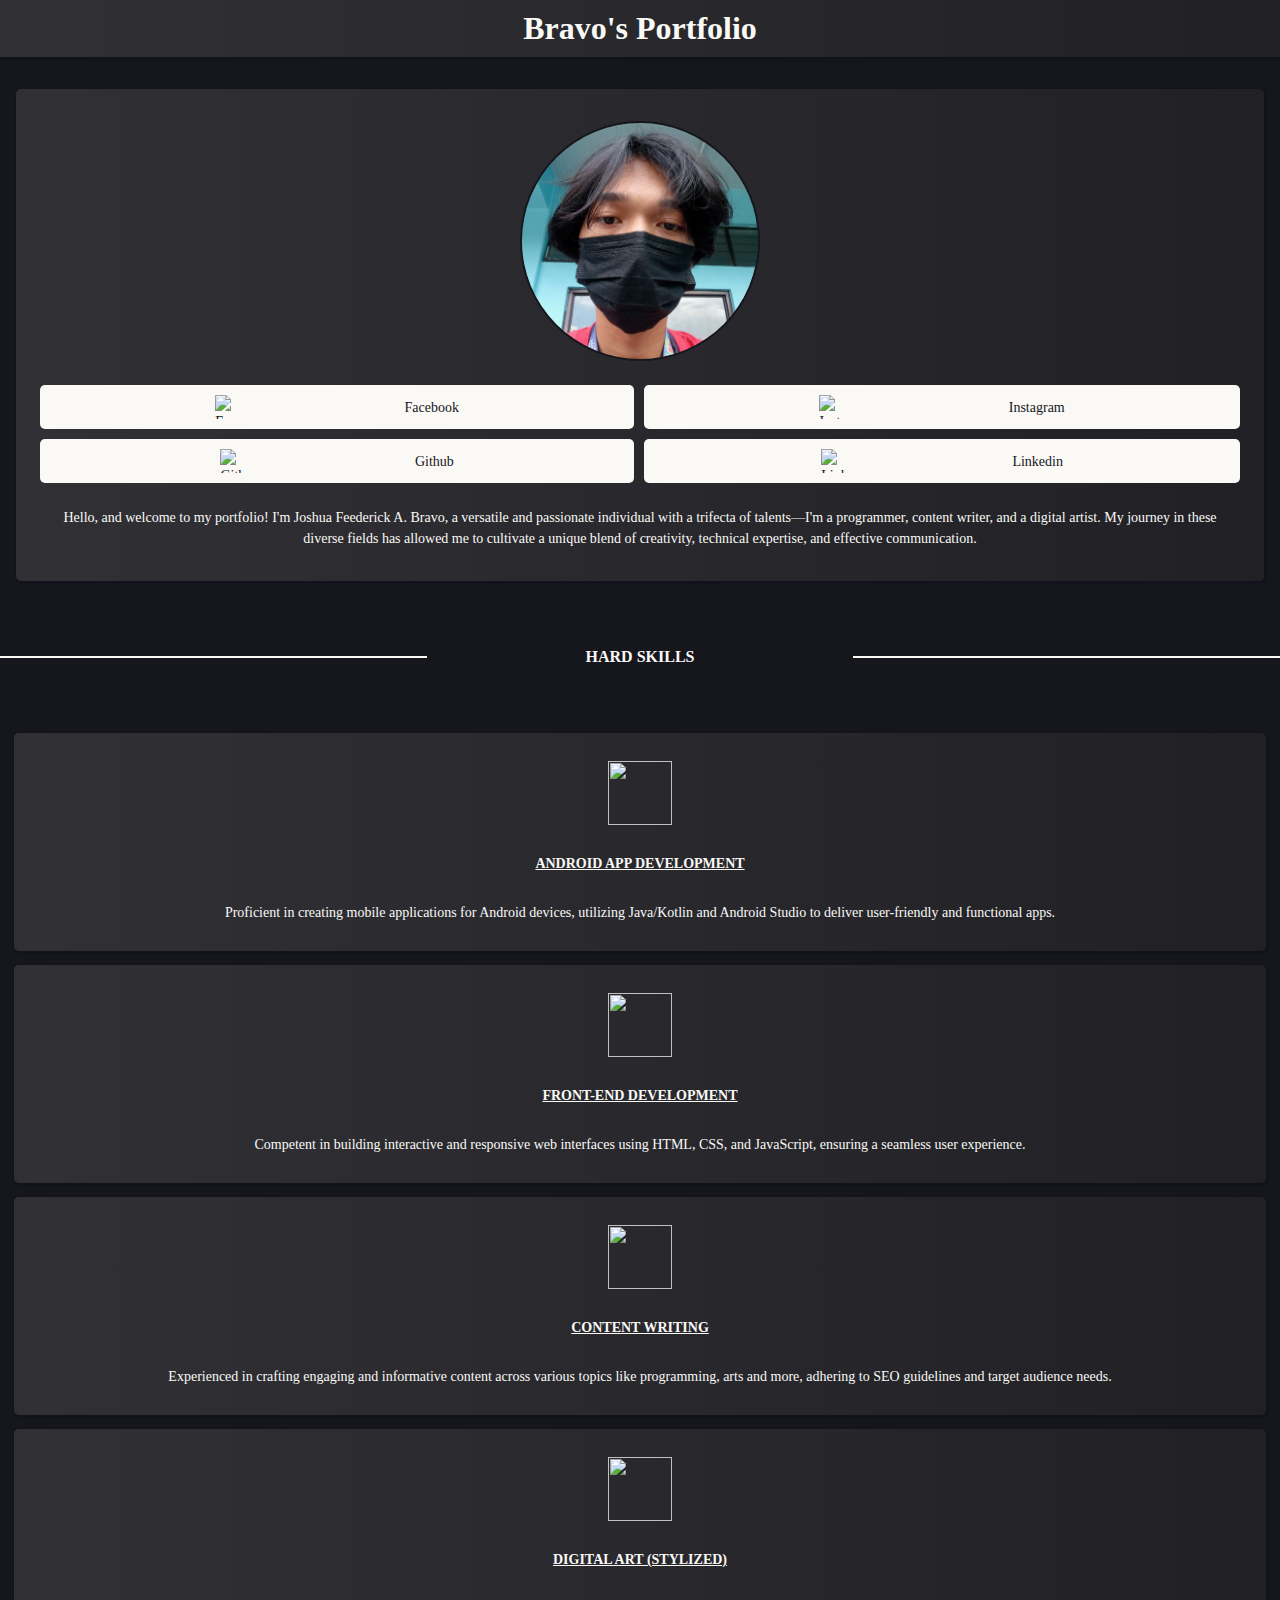
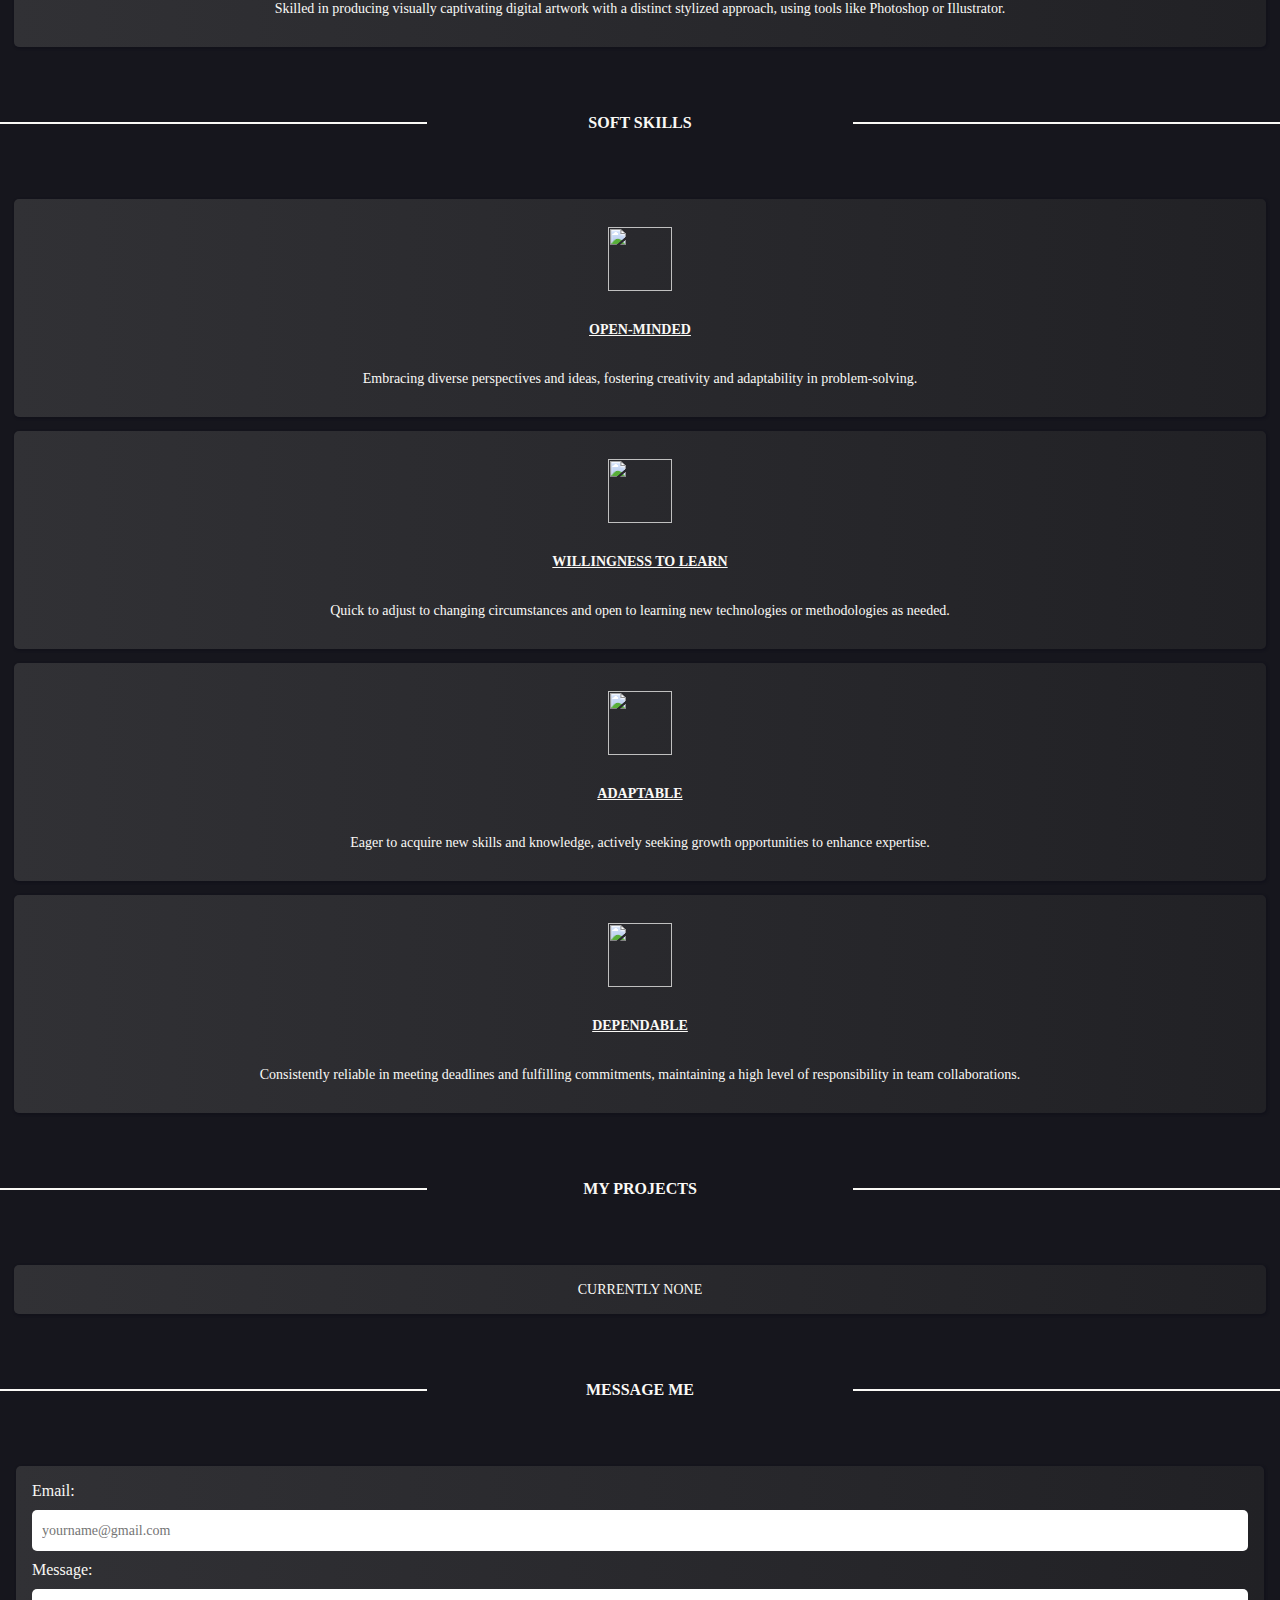
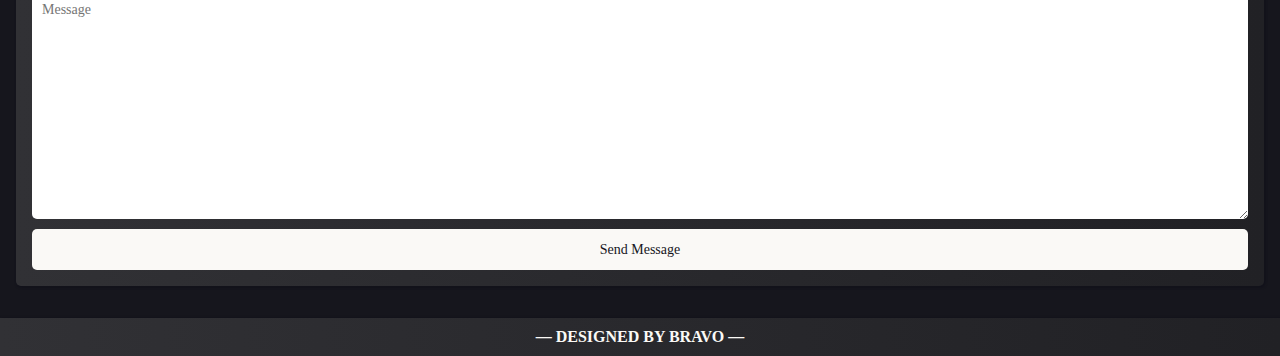
==== index.html @ 4240c867 "Add files via upload" ====
<!DOCTYPE html>
<html lang="en">
    <head>
        <meta charset="utf-8">
        <meta name="viewport" content="width=device-width, initial-scale=1">
        <meta name="description" content="">
        <meta name="keywords" content="">
        <style>
            @font-face{
                font-family: Bookman;
                font-display: swap;
                src: url(Bookman.otf);
            }
            *{
                font-family: Bookman;
                box-sizing: border-box;
                list-style: none;
                padding: 0;
                margin: 0;
            }
            a{
                text-decoration: none;
                color: #16161D;
            }
            img{
                width: 100%;
                height: auto;
            }
            body{
                background: #16161D;
                color: #FAF9F6;
            }
            header, footer{
                background: linear-gradient(to left, #212125, #313135);
                box-shadow: 1px 1px 2px 1px #12121B;
                text-align: center;
                padding: 10px;
            }
            main{
                margin: 2em 0em 2em 0em;
            }
            p, li{
                line-height: 1.5;
                font-size: 14px;
            }
            .my-profile{
                margin: 1em;
                border-radius: 5px;
                background: linear-gradient(to left, #212125, #313135);
                box-shadow: 1px 1px 2px 1px #12121B;
                padding: 1em;
            }
            .profile{
                margin: auto;
                width: 240px;
                height: 240px;
                overflow: hidden;
                border-radius: 50%;
                margin-bottom: 1em;
                margin-top: 1em;
                border: 2px double #16161D;
            }
            .profile img{
                margin-top: -50px;
            }
            .contacts{
                padding: .5em;
                display: grid;
                grid-template-columns: auto auto;
                text-align: center;
                gap: 10px;
            }
            .contacts li a{
                padding: 10px;
                border-radius: 5px;
                background: #FAF9F6;
                display: flex;
                justify-content: space-evenly;
                align-items: center;
                color: #16161D;
            }
            .contacts li img{
                display: block;
                height: 24px;
                width: 24px;
            }
            .about-me{
                padding: 1em;
            }
            .about-me p{
                text-align: center;
                line-height: 1.5;
            }
            .hard-skills img, .soft-skills img{
                display: block;
                width: 64px;
                height: 64px;
                margin: auto;
                margin-top: 1em;
                margin-bottom: 1em;
            }
            .hard-skills p, .soft-skills p{
                padding: 1em;
                text-align: center;
            }
            .hard-skills h4, .soft-skills h4{
                padding: 1em;
                text-align: center;
                text-decoration: underline;
                text-transform: uppercase;
            }
            .hard-skills ul li{
                margin: 1em;
                border-radius: 5px;
                background: linear-gradient(to left, #212125, #313135);
                box-shadow: 1px 1px 2px 1px #12121B;
                padding: 1em;
            }
            .soft-skills ul li{
                margin: 1em;
                border-radius: 5px;
                background: linear-gradient(to left, #212125, #313135);
                box-shadow: 1px 1px 2px 1px #12121B;
                padding: 1em;
            }
            .soft-skills ul li:hover, .hard-skills ul li:hover{
                transition: all .3s ease-in-out;
                background: #FAF9F6;
                color: #16161D;
            }
            .my-projects ul li{
                margin: 1em;
                border-radius: 5px;
                background: linear-gradient(to left, #212125, #313135);
                box-shadow: 1px 1px 2px 1px #12121B;
                padding: 1em;
            }
            .my-form{
                margin: 1em;
                border-radius: 5px;
                background: linear-gradient(to left, #212125, #313135);
                box-shadow: 1px 1px 2px 1px #12121B;
                padding: 1em;
            }
            .my-form form{
                display: grid;
                gap: 10px;
            }
            .my-form form input, .my-form textarea, .my-form form button{
                outline: none;
                border: none;
                padding: 10px;
                font-size: 14px;
                line-height: 1.5;
                border-radius: 5px;
            }
            .my-form form button{
                background: #FAF9F6;
                color: #16161D;
            }
            .divider{
                display: flex;
                margin: 4em 0em 4em 0em;
                align-items: center;
            }
            .divider p{
                text-transform: uppercase;
                font-weight: bold;
                font-size: 16px;
                text-align: center;
                width: 100%;
            }
            .divider hr{
                background: #FAF9F6;
                width: 100%;
                border:none;
                height: 2px;
            }
        </style>
        <title>Bravo's Portfolio</title>
    </head>
    <body>
        <header>
            <h1>Bravo's Portfolio</h1>
        </header>
        <main>
            <!-- My Profile Start -->
            <section class="my-profile">
                <section class="profile-container">
                    <section class="profile">
                        <img src="profile.jpg" alt="Bravo's Profile Image">
                    </section>
                    <ul class="contacts">
                        <li><a href="https://www.facebook.com/bravo.joshuafrederick"><img src="images/facebook.png" alt="Facebook logo">Facebook</a></li>
                        <li><a href="https://instagram.com/ayuukhwa"><img src="images/instagram.png" alt="Instagram logo">Instagram</a></li>
                        <li><a href="https://oshiwa.github.io"><img src="images/github.png" alt="Github logo">Github</a></li>
                        <li><a href=""><img src="images/linkedin.png" alt="Linkedin logo">Linkedin</a></li>
                    </ul>
                </section>
                <section class="about-me">
                    <p>Hello, and welcome to my portfolio! I'm Joshua Feederick A. Bravo, a versatile and passionate individual with a trifecta of talents—I'm a programmer, content writer, and a digital artist. My journey in these diverse fields has allowed me to cultivate a unique blend of creativity, technical expertise, and effective communication.</p>
                </section>
            </section>
            <!-- My Profile End -->
            
            <!-- Divider Start -->
            <span class="divider"><hr><p>Hard Skills</p><hr></span>
            <!-- Divider End -->
            
            <!-- Hard Skills Start -->
            <section class="hard-skills">
                <ul>
                <li class="app-development">
                    <img src="images/app-development.png">
                    <h4>Android App Development</h4>
                    <p>Proficient in creating mobile applications for Android devices, utilizing Java/Kotlin and Android Studio to deliver user-friendly and functional apps.</p>
                </li>
                <li class="frontend">
                    <img src="images/frontend.png">
                    <h4>Front-end Development</h4>
                    <p>Competent in building interactive and responsive web interfaces using HTML, CSS, and JavaScript, ensuring a seamless user experience.</p>
                </li>
                <li class="content-writing">
                    <img src="images/content-writing.png">
                    <h4>Content Writing</h4>
                    <p>Experienced in crafting engaging and informative content across various topics like programming, arts and more, adhering to SEO guidelines and target audience needs.</p>
                </li>
                <li class="digital-art">
                    <img src="images/digital-drawing.png">
                    <h4>Digital Art (Stylized)</h4>
                    <p>Skilled in producing visually captivating digital artwork with a distinct stylized approach, using tools like Photoshop or Illustrator.</p>
                </li>
                </ul>
            </section>
            <!-- Hard Skills End -->

            <!-- Divider Start -->
            <span class="divider"><hr><p>Soft Skills</p><hr></span>
            <!-- Divider End -->
            
            <!-- Soft Skills Start -->
            <section class="soft-skills">
                <ul>
                <li class="open-minded">
                    <img src="images/open-mind.png">
                    <h4>Open-minded</h4>
                    <p>Embracing diverse perspectives and ideas, fostering creativity and adaptability in problem-solving.</p>
                </li>
                <li class="willing-to-learn">
                    <img src="images/learn.png">
                    <h4>Willingness to Learn</h4>
                    <p>Quick to adjust to changing circumstances and open to learning new technologies or methodologies as needed.</p>
                </li>
                <li class="adaptable">
                    <img src="images/adaptable.png">
                    <h4>Adaptable</h4>
                    <p>Eager to acquire new skills and knowledge, actively seeking growth opportunities to enhance expertise.</p>
                </li>
                <li class="dependable">
                    <img src="images/dependable.png">
                    <h4>Dependable</h4>
                    <p>Consistently reliable in meeting deadlines and fulfilling commitments, maintaining a high level of responsibility in team collaborations.</p>
                </li>
                </ul>
            </section>
            <!-- Soft Skills End -->
            
            <!-- Divider Start -->
            <span class="divider"><hr><p>My Projects</p><hr></span>
            <!-- Divider End -->
            
            <!-- My Projects -->
            <section class="my-projects">
                <ul>
                    <li style="text-align:center;">
                        CURRENTLY NONE
                    </li>
                </ul>
            </section>
            <!-- My Projects End -->

            <!-- Divider Start -->
            <span class="divider"><hr><p>Message Me</p><hr></span>
            <!-- Divider End -->
            
            <!-- My Form Start -->
            <section class="my-form">
                <form>
                    <label for="Email">Email:</label>
                    <input type="email" name="Email" placeholder="yourname@gmail.com" required="required">
                    <label for="Message">Message:</label>
                    <textarea name="Message" rows="10" placeholder="Message"required="required"></textarea>
                    <button type="submit">Send Message</button>
                </form>
            </section>
            <!-- My Form End -->
        </main>
        <footer>
            <h4 style="text-transform:uppercase">— Designed by Bravo —</h4>
        </footer>
    </body>
</html>
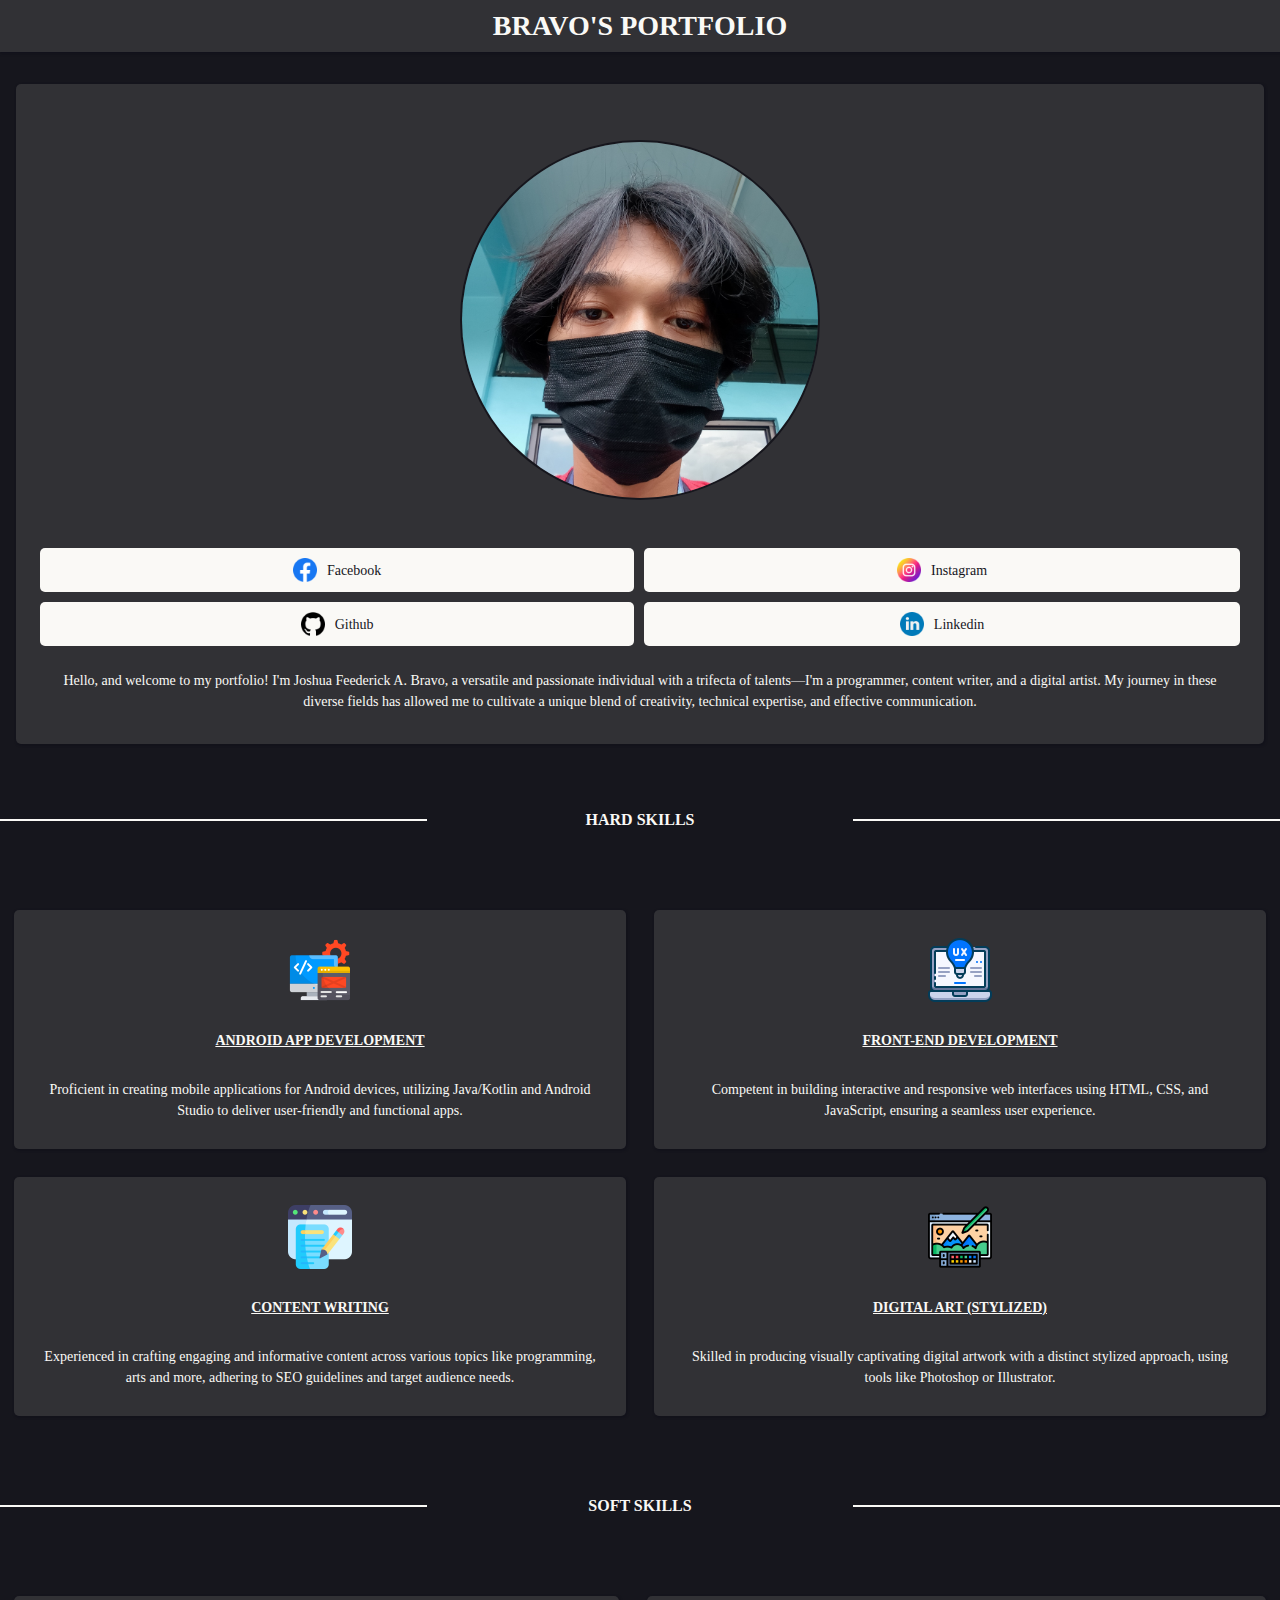
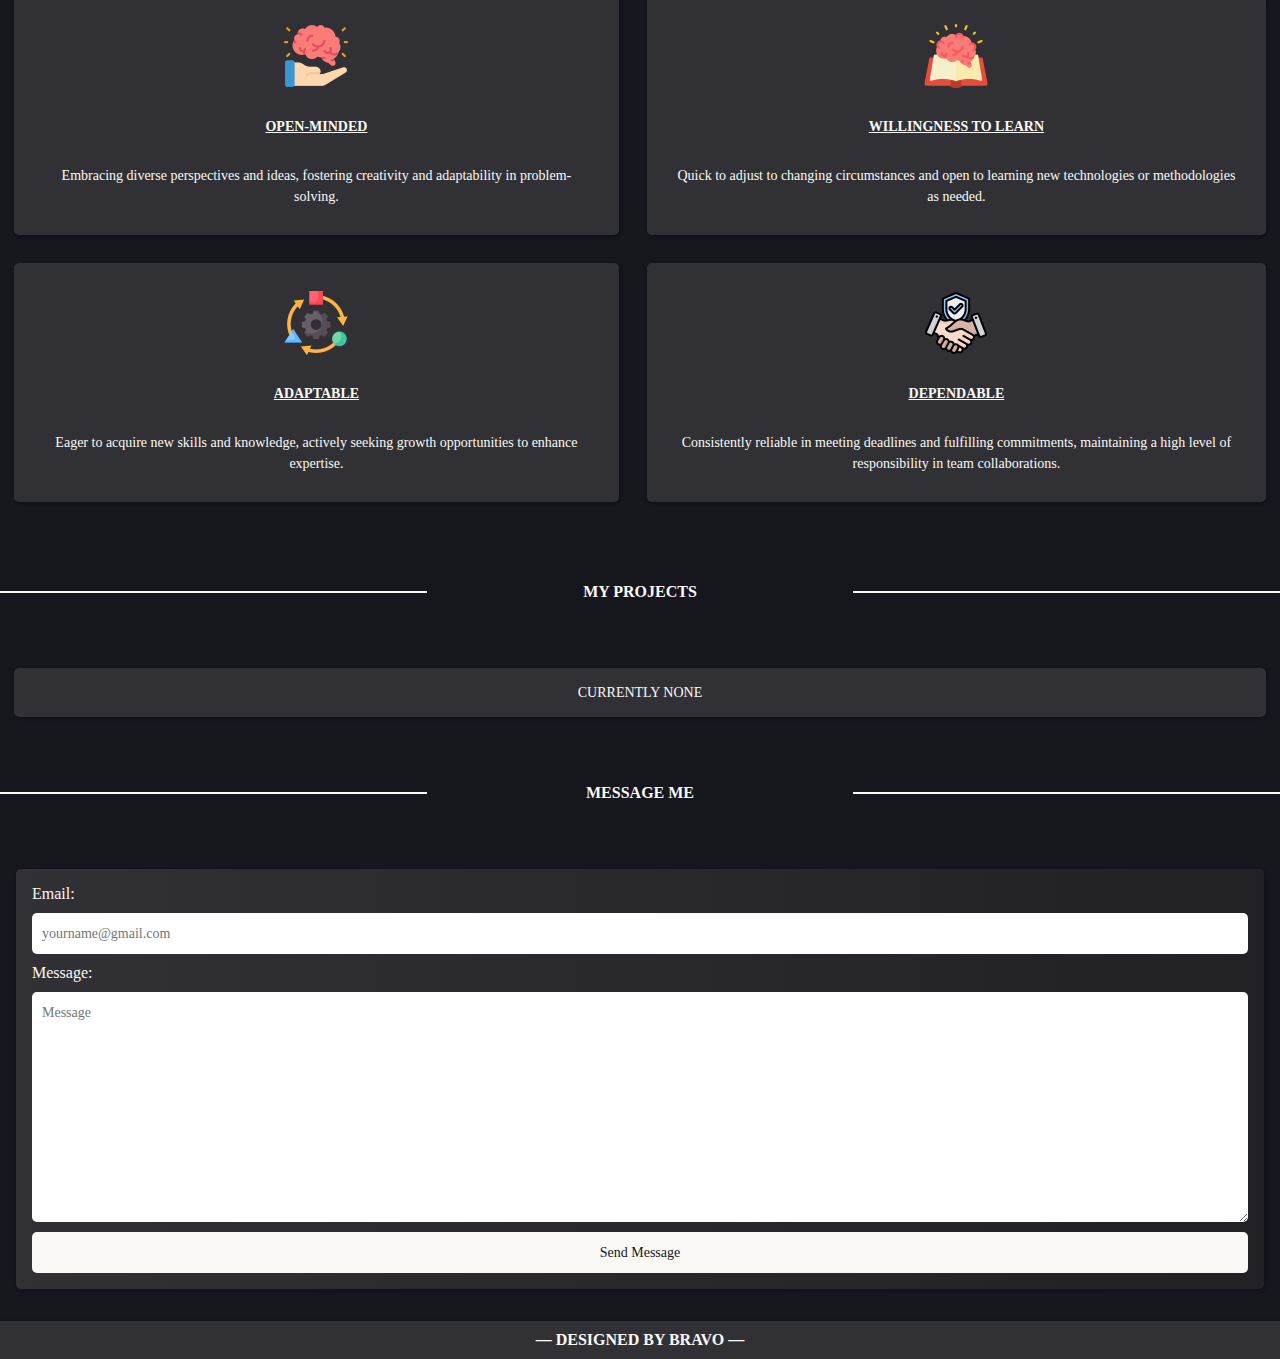
==== commit 3e78b538: "Add files via upload" ====
--- a/index.html
+++ b/index.html
@@ -5,183 +5,12 @@
         <meta name="viewport" content="width=device-width, initial-scale=1">
         <meta name="description" content="">
         <meta name="keywords" content="">
-        <style>
-            @font-face{
-                font-family: Bookman;
-                font-display: swap;
-                src: url(Bookman.otf);
-            }
-            *{
-                font-family: Bookman;
-                box-sizing: border-box;
-                list-style: none;
-                padding: 0;
-                margin: 0;
-            }
-            a{
-                text-decoration: none;
-                color: #16161D;
-            }
-            img{
-                width: 100%;
-                height: auto;
-            }
-            body{
-                background: #16161D;
-                color: #FAF9F6;
-            }
-            header, footer{
-                background: linear-gradient(to left, #212125, #313135);
-                box-shadow: 1px 1px 2px 1px #12121B;
-                text-align: center;
-                padding: 10px;
-            }
-            main{
-                margin: 2em 0em 2em 0em;
-            }
-            p, li{
-                line-height: 1.5;
-                font-size: 14px;
-            }
-            .my-profile{
-                margin: 1em;
-                border-radius: 5px;
-                background: linear-gradient(to left, #212125, #313135);
-                box-shadow: 1px 1px 2px 1px #12121B;
-                padding: 1em;
-            }
-            .profile{
-                margin: auto;
-                width: 240px;
-                height: 240px;
-                overflow: hidden;
-                border-radius: 50%;
-                margin-bottom: 1em;
-                margin-top: 1em;
-                border: 2px double #16161D;
-            }
-            .profile img{
-                margin-top: -50px;
-            }
-            .contacts{
-                padding: .5em;
-                display: grid;
-                grid-template-columns: auto auto;
-                text-align: center;
-                gap: 10px;
-            }
-            .contacts li a{
-                padding: 10px;
-                border-radius: 5px;
-                background: #FAF9F6;
-                display: flex;
-                justify-content: space-evenly;
-                align-items: center;
-                color: #16161D;
-            }
-            .contacts li img{
-                display: block;
-                height: 24px;
-                width: 24px;
-            }
-            .about-me{
-                padding: 1em;
-            }
-            .about-me p{
-                text-align: center;
-                line-height: 1.5;
-            }
-            .hard-skills img, .soft-skills img{
-                display: block;
-                width: 64px;
-                height: 64px;
-                margin: auto;
-                margin-top: 1em;
-                margin-bottom: 1em;
-            }
-            .hard-skills p, .soft-skills p{
-                padding: 1em;
-                text-align: center;
-            }
-            .hard-skills h4, .soft-skills h4{
-                padding: 1em;
-                text-align: center;
-                text-decoration: underline;
-                text-transform: uppercase;
-            }
-            .hard-skills ul li{
-                margin: 1em;
-                border-radius: 5px;
-                background: linear-gradient(to left, #212125, #313135);
-                box-shadow: 1px 1px 2px 1px #12121B;
-                padding: 1em;
-            }
-            .soft-skills ul li{
-                margin: 1em;
-                border-radius: 5px;
-                background: linear-gradient(to left, #212125, #313135);
-                box-shadow: 1px 1px 2px 1px #12121B;
-                padding: 1em;
-            }
-            .soft-skills ul li:hover, .hard-skills ul li:hover{
-                transition: all .3s ease-in-out;
-                background: #FAF9F6;
-                color: #16161D;
-            }
-            .my-projects ul li{
-                margin: 1em;
-                border-radius: 5px;
-                background: linear-gradient(to left, #212125, #313135);
-                box-shadow: 1px 1px 2px 1px #12121B;
-                padding: 1em;
-            }
-            .my-form{
-                margin: 1em;
-                border-radius: 5px;
-                background: linear-gradient(to left, #212125, #313135);
-                box-shadow: 1px 1px 2px 1px #12121B;
-                padding: 1em;
-            }
-            .my-form form{
-                display: grid;
-                gap: 10px;
-            }
-            .my-form form input, .my-form textarea, .my-form form button{
-                outline: none;
-                border: none;
-                padding: 10px;
-                font-size: 14px;
-                line-height: 1.5;
-                border-radius: 5px;
-            }
-            .my-form form button{
-                background: #FAF9F6;
-                color: #16161D;
-            }
-            .divider{
-                display: flex;
-                margin: 4em 0em 4em 0em;
-                align-items: center;
-            }
-            .divider p{
-                text-transform: uppercase;
-                font-weight: bold;
-                font-size: 16px;
-                text-align: center;
-                width: 100%;
-            }
-            .divider hr{
-                background: #FAF9F6;
-                width: 100%;
-                border:none;
-                height: 2px;
-            }
-        </style>
+        <link rel="stylesheet" type="text/css" href="style.css">
         <title>Bravo's Portfolio</title>
     </head>
     <body>
         <header>
-            <h1>Bravo's Portfolio</h1>
+            <h1 style="text-transform:uppercase;font-size:28px">Bravo's Portfolio</h1>
         </header>
         <main>
             <!-- My Profile Start -->
@@ -191,10 +20,10 @@
                         <img src="profile.jpg" alt="Bravo's Profile Image">
                     </section>
                     <ul class="contacts">
-                        <li><a href="https://www.facebook.com/bravo.joshuafrederick"><img src="images/facebook.png" alt="Facebook logo">Facebook</a></li>
-                        <li><a href="https://instagram.com/ayuukhwa"><img src="images/instagram.png" alt="Instagram logo">Instagram</a></li>
-                        <li><a href="https://oshiwa.github.io"><img src="images/github.png" alt="Github logo">Github</a></li>
-                        <li><a href=""><img src="images/linkedin.png" alt="Linkedin logo">Linkedin</a></li>
+                        <li><a href="https://www.facebook.com/bravo.joshuafrederick" target="_blank"><img src="images/facebook.png" alt="Facebook logo">Facebook</a></li>
+                        <li><a href="https://instagram.com/ayuukhwa" target="_blank"><img src="images/instagram.png" alt="Instagram logo">Instagram</a></li>
+                        <li><a href="https://github.com/bravojfa" target="_blank"><img src="images/github.png" alt="Github logo">Github</a></li>
+                        <li><a href="https://www.linkedin.com/in/oshiwa" target="_blank"><img src="images/linkedin.png" alt="Linkedin logo">Linkedin</a></li>
                     </ul>
                 </section>
                 <section class="about-me">
@@ -285,12 +114,14 @@
             
             <!-- My Form Start -->
             <section class="my-form">
-                <form>
+                <form action="https://formsubmit.co/oshiwabusiness@gmail.com" method="post">
                     <label for="Email">Email:</label>
                     <input type="email" name="Email" placeholder="yourname@gmail.com" required="required">
                     <label for="Message">Message:</label>
                     <textarea name="Message" rows="10" placeholder="Message"required="required"></textarea>
                     <button type="submit">Send Message</button>
+                    <!-- Form Feature -->
+                    <input type="hidden" name="_next" value="https://bravojfa.github.io">
                 </form>
             </section>
             <!-- My Form End -->
@@ -298,5 +129,6 @@
         <footer>
             <h4 style="text-transform:uppercase">— Designed by Bravo —</h4>
         </footer>
+        <script type="text/javascript" src="script.js"></script>
     </body>
 </html>--- a/style.css
+++ b/style.css
@@ -0,0 +1,185 @@
+
+            @font-face{
+                font-family: Bookman;
+                font-display: swap;
+                src: url(Bookman.otf);
+            }
+            *{
+                font-family: Bookman;
+                box-sizing: border-box;
+                list-style: none;
+                padding: 0;
+                margin: 0;
+            }
+            a{
+                text-decoration: none;
+                color: #16161D;
+            }
+            img{
+                width: 100%;
+                height: auto;
+            }
+            body{
+                background: #16161D;
+                color: #FAF9F6;
+            }
+            header, footer{
+                background: #313135;
+                box-shadow: 1px 1px 2px 1px #12121B;
+                text-align: center;
+                padding: 10px;
+            }
+            main{
+                margin: 2em 0em 2em 0em;
+            }
+            p, li{
+                line-height: 1.5;
+                font-size: 14px;
+            }
+            .my-profile{
+                margin: 1em;
+                border-radius: 5px;
+                background: #313135;
+                box-shadow: 1px 1px 2px 1px #12121B;
+                padding: 1em;
+            }
+            .profile{
+                margin: auto;
+                width: 240px;
+                height: 240px;
+                overflow: hidden;
+                border-radius: 50%;
+                margin-bottom: 1em;
+                margin-top: 1em;
+                border: 2px double #16161D;
+            }
+            .profile img{
+                margin-top: -50px;
+            }
+            .contacts{
+                padding: .5em;
+                display: grid;
+                grid-template-columns: auto auto;
+                gap: 10px;
+            }
+            .contacts li a{
+                padding: 10px;
+                border-radius: 5px;
+                background: #FAF9F6;
+                display: flex;
+                font-size: 14px;
+                text-align: center;
+                justify-content: center;
+                align-items: center;
+                color: #16161D;
+            }
+            .contacts li img{
+                margin-right: 10px;
+                display: block;
+                height: 24px;
+                width: 24px;
+            }
+            .about-me{
+                padding: 1em;
+            }
+            .about-me p{
+                text-align: center;
+                line-height: 1.5;
+            }
+            .hard-skills img, .soft-skills img{
+                display: block;
+                width: 64px;
+                height: 64px;
+                margin: auto;
+                margin-top: 1em;
+                margin-bottom: 1em;
+            }
+            .hard-skills p, .soft-skills p{
+                padding: 1em;
+                text-align: center;
+            }
+            .hard-skills h4, .soft-skills h4{
+                padding: 1em;
+                text-align: center;
+                text-decoration: underline;
+                text-transform: uppercase;
+            }
+            .hard-skills ul li{
+                margin: 1em;
+                border-radius: 5px;
+                background: #313135;
+                box-shadow: 1px 1px 2px 1px #12121B;
+                padding: 1em;
+            }
+            .soft-skills ul li{
+                margin: 1em;
+                border-radius: 5px;
+                background: #313135;
+                box-shadow: 1px 1px 2px 1px #12121B;
+                padding: 1em;
+            }
+            .soft-skills ul li:hover, .hard-skills ul li:hover{
+                transition: all .3s ease-in-out;
+                background: #FAF9F6;
+                color: #16161D;
+            }
+            .my-projects ul li{
+                margin: 1em;
+                border-radius: 5px;
+                background: #313135;
+                box-shadow: 1px 1px 2px 1px #12121B;
+                padding: 1em;
+            }
+            .my-form{
+                margin: 1em;
+                border-radius: 5px;
+                background: linear-gradient(to left, #212125, #313135);
+                box-shadow: 1px 1px 2px 1px #12121B;
+                padding: 1em;
+            }
+            .my-form form{
+                display: grid;
+                gap: 10px;
+            }
+            .my-form form input, .my-form textarea, .my-form form button{
+                outline: none;
+                border: none;
+                padding: 10px;
+                font-size: 14px;
+                line-height: 1.5;
+                border-radius: 5px;
+            }
+            .my-form form button{
+                background: #FAF9F6;
+                color: #16161D;
+            }
+            .divider{
+                display: flex;
+                margin: 4em 0em 4em 0em;
+                align-items: center;
+            }
+            .divider p{
+                text-transform: uppercase;
+                font-weight: bold;
+                font-size: 16px;
+                text-align: center;
+                width: 100%;
+            }
+            .divider hr{
+                background: #FAF9F6;
+                width: 100%;
+                border:none;
+                height: 2px;
+            }
+            @media screen and (min-width: 728px){
+                .hard-skills ul, .soft-skills ul{
+                    display: grid;
+                    grid-template-columns: auto auto;
+                }
+                .profile{
+                    height: 360px;
+                    width: 360px;
+                    margin-bottom: 2.5em;
+                    margin-top: 2.5em;
+                }
+            }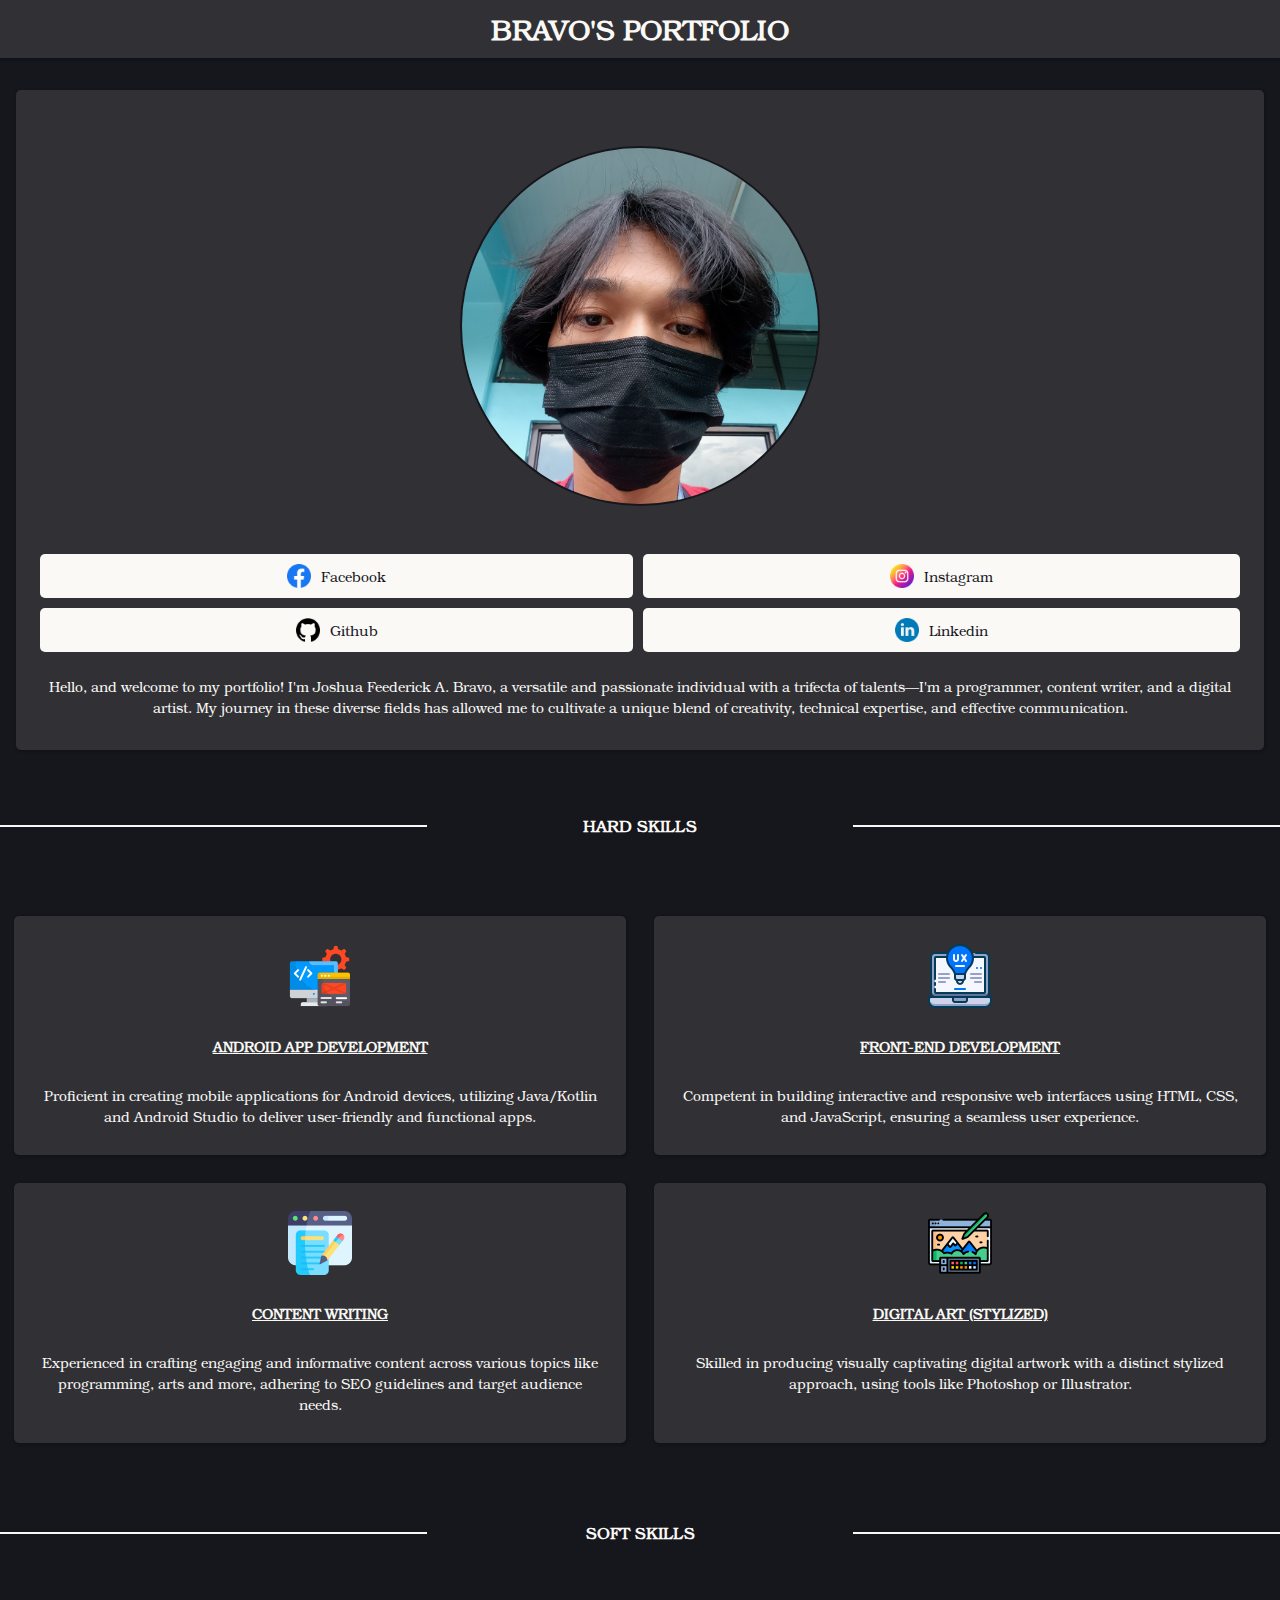
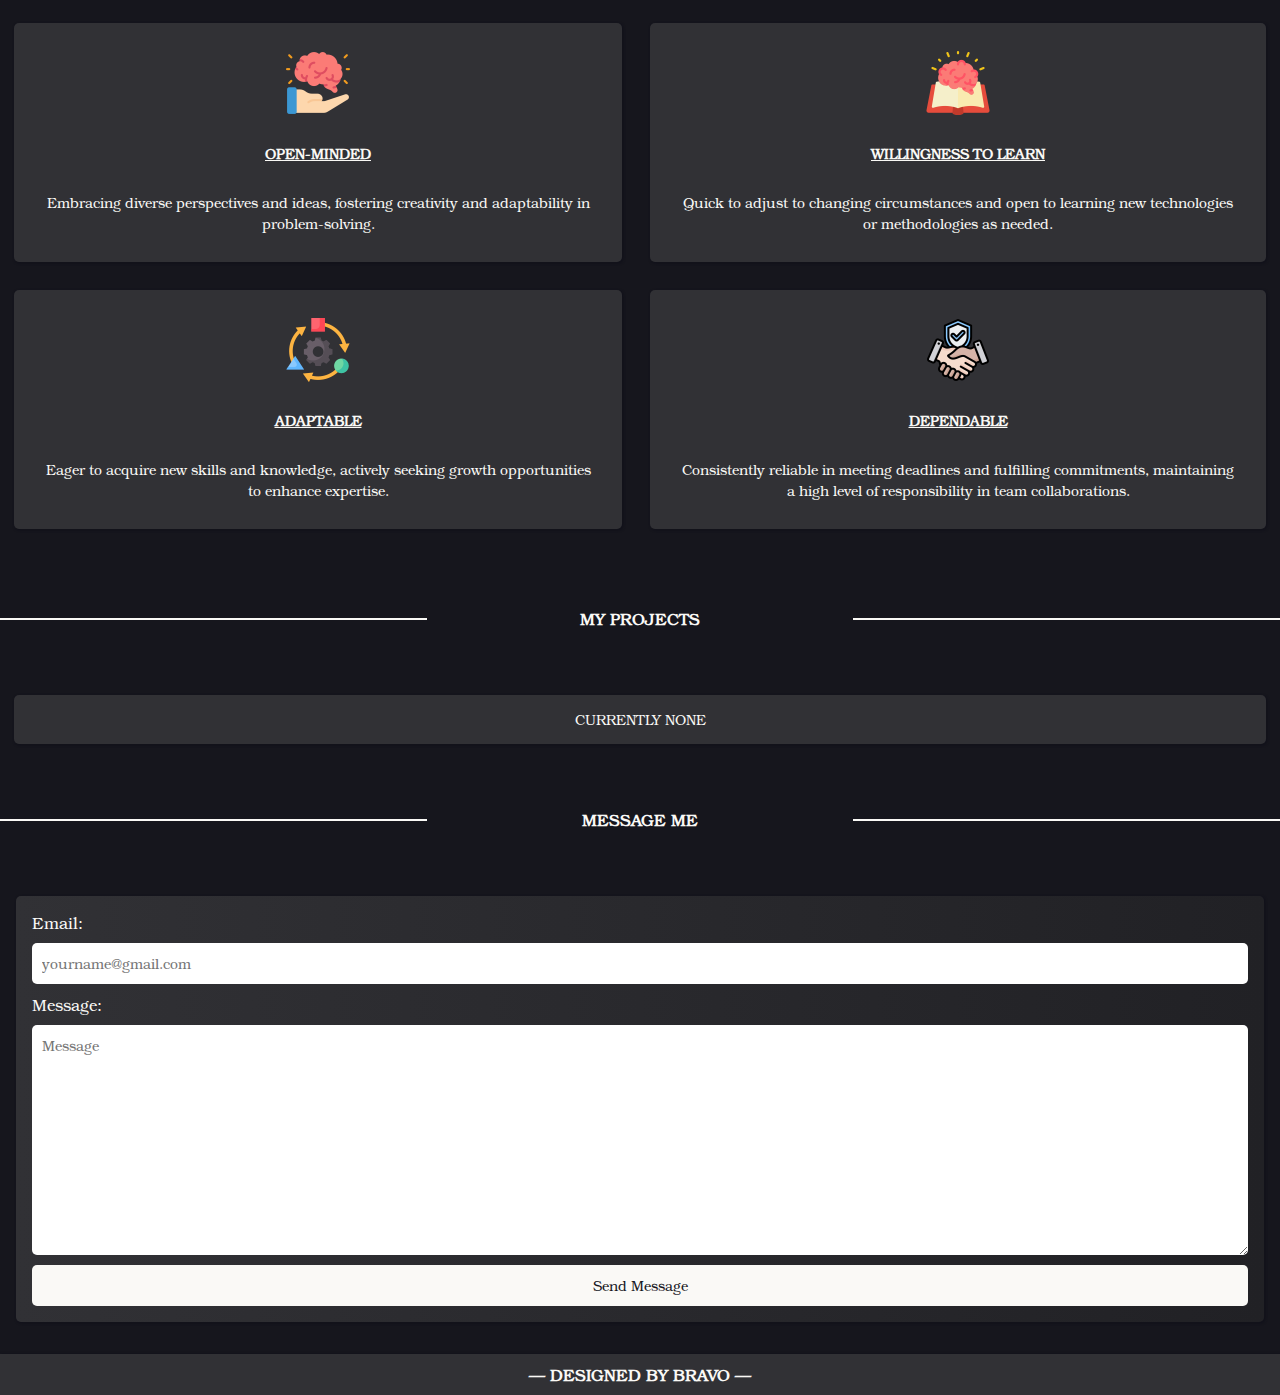
==== commit ca877af2: "Add files via upload" ====
--- a/index.html
+++ b/index.html
@@ -114,7 +114,7 @@
             
             <!-- My Form Start -->
             <section class="my-form">
-                <form action="https://formsubmit.co/oshiwabusiness@gmail.com" method="post">
+                <form action="https://formsubmit.co/0127a5123ae63ce36e32c3b116b8e6fc" method="post">
                     <label for="Email">Email:</label>
                     <input type="email" name="Email" placeholder="yourname@gmail.com" required="required">
                     <label for="Message">Message:</label>
